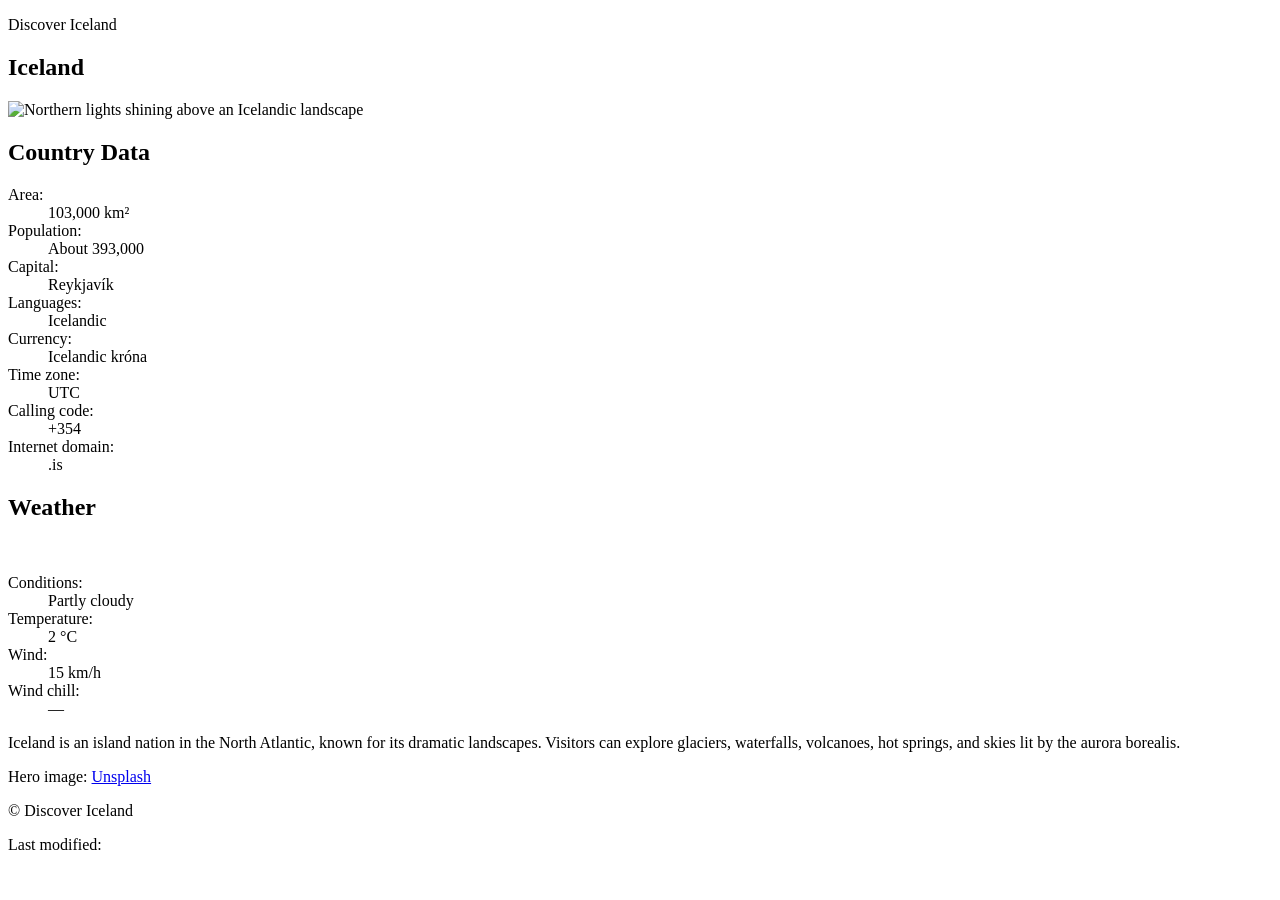
==== place.html @ d742cafb "Add initial HTML structure for Iceland page" ====
<!DOCTYPE html>
<html lang="en">
<head>
  <meta charset="UTF-8">
  <meta name="viewport" content="width=device-width, initial-scale=1.0">
  <meta name="description" content="Discover Iceland, a land of glaciers, volcanoes, and northern lights.">
  <meta name="author" content="Your Name">
  <title>Iceland | A Place to Discover</title>
  <link rel="stylesheet" href="styles/place.css">
  <script src="scripts/place.js" defer></script>
</head>
<body>
  <header class="site-header">
    <p class="site-name">Discover Iceland</p>
  </header>

  <main>
    <section class="hero" aria-labelledby="page-title">
      <h1 id="page-title" class="visually-hidden">Iceland</h1>

      <img
        class="hero-image"
        src="https://images.unsplash.com/photo-1531366936337-7c912a4589a7?fm=webp&amp;fit=crop&amp;w=1200&amp;q=85"
        srcset="
          https://images.unsplash.com/photo-1531366936337-7c912a4589a7?fm=webp&amp;fit=crop&amp;w=640&amp;q=85 640w,
          https://images.unsplash.com/photo-1531366936337-7c912a4589a7?fm=webp&amp;fit=crop&amp;w=1200&amp;q=85 1200w,
          https://images.unsplash.com/photo-1531366936337-7c912a4589a7?fm=webp&amp;fit=crop&amp;w=1920&amp;q=85 1920w"
        sizes="100vw"
        alt="Northern lights shining above an Icelandic landscape"
        fetchpriority="high"
      >

      <section class="info-card data-card" aria-labelledby="data-heading">
        <h2 id="data-heading">Country Data</h2>
        <dl class="data-list">
          <div><dt>Area:</dt><dd>103,000 km²</dd></div>
          <div><dt>Population:</dt><dd>About 393,000</dd></div>
          <div><dt>Capital:</dt><dd>Reykjavík</dd></div>
          <div><dt>Languages:</dt><dd>Icelandic</dd></div>
          <div><dt>Currency:</dt><dd>Icelandic króna</dd></div>
          <div><dt>Time zone:</dt><dd>UTC</dd></div>
          <div><dt>Calling code:</dt><dd>+354</dd></div>
          <div><dt>Internet domain:</dt><dd>.is</dd></div>
        </dl>
      </section>

      <section class="info-card weather-card" aria-labelledby="weather-heading">
        <h2 id="weather-heading">Weather</h2>
        <img class="weather-icon" src="images/weather.svg" alt="" aria-hidden="true">
        <dl class="weather-list">
          <div><dt>Conditions:</dt><dd>Partly cloudy</dd></div>
          <div><dt>Temperature:</dt><dd><span id="temperature">2</span> °C</dd></div>
          <div><dt>Wind:</dt><dd><span id="wind-speed">15</span> km/h</dd></div>
          <div><dt>Wind chill:</dt><dd id="wind-chill">—</dd></div>
        </dl>
      </section>
    </section>

    <section class="intro" aria-label="About Iceland">
      <p>
        Iceland is an island nation in the North Atlantic, known for its dramatic
        landscapes. Visitors can explore glaciers, waterfalls, volcanoes, hot
        springs, and skies lit by the aurora borealis.
      </p>
      <p class="photo-credit">
        Hero image: <a href="https://unsplash.com/" target="_blank" rel="noopener noreferrer">Unsplash</a>
      </p>
    </section>
  </main>

  <footer class="site-footer">
    <p>© <span id="current-year"></span> Discover Iceland</p>
    <p>Last modified: <span id="last-modified"></span></p>
  </footer>
</body>
</html>
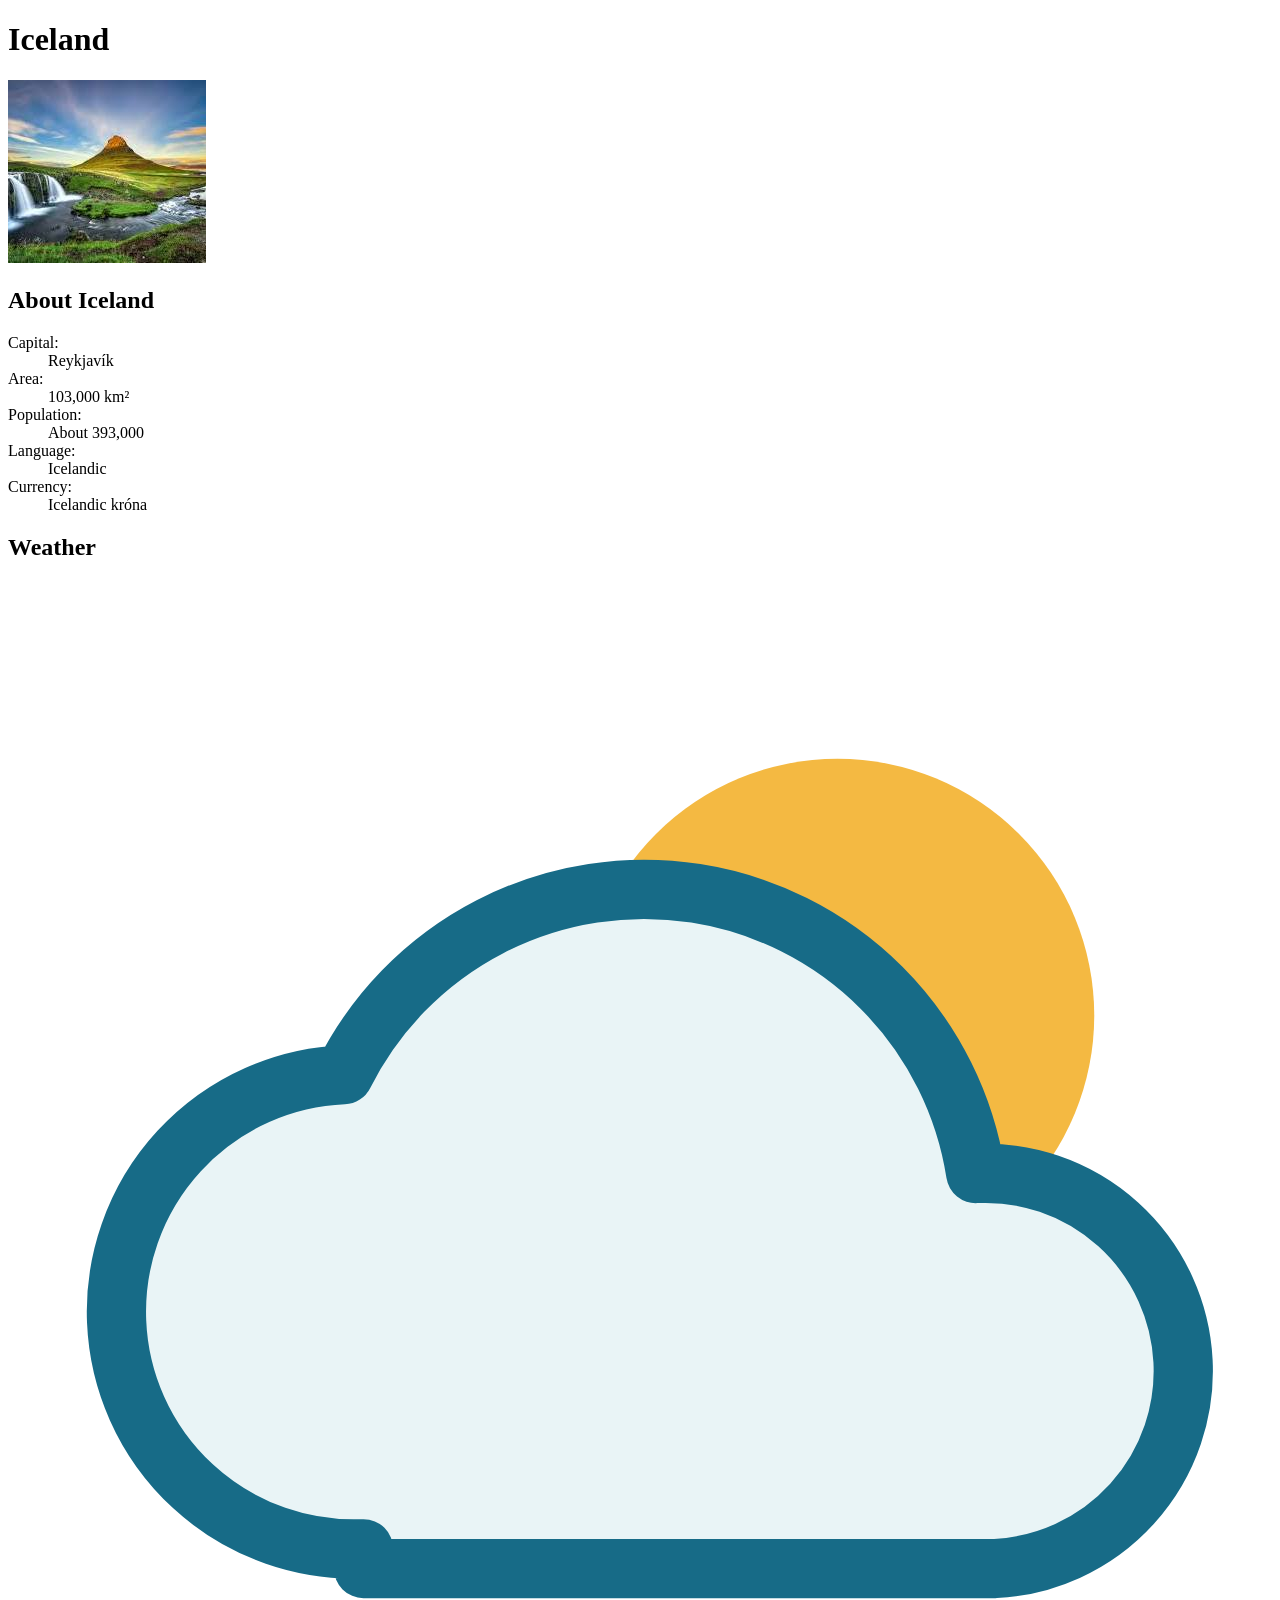
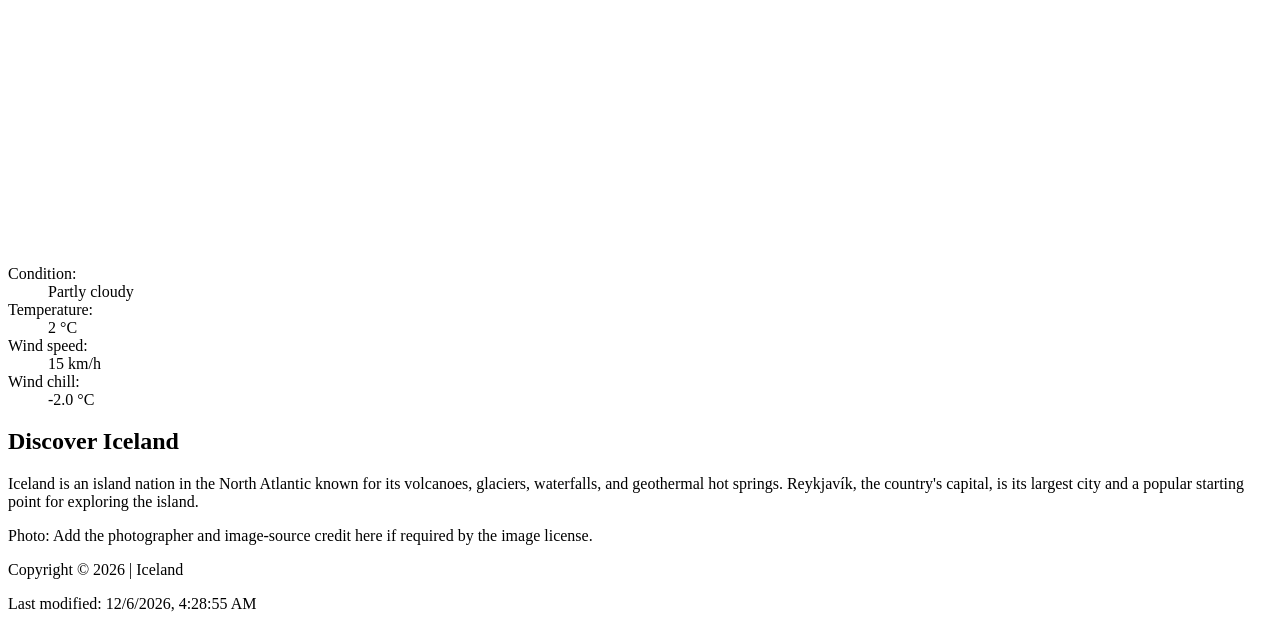
==== commit e55ccb5c: "Add initial HTML structure for Iceland page" ====
--- a/place.html
+++ b/place.html
@@ -1,76 +1,97 @@
 <!DOCTYPE html>
 <html lang="en">
+
 <head>
-  <meta charset="UTF-8">
-  <meta name="viewport" content="width=device-width, initial-scale=1.0">
-  <meta name="description" content="Discover Iceland, a land of glaciers, volcanoes, and northern lights.">
-  <meta name="author" content="Your Name">
-  <title>Iceland | A Place to Discover</title>
-  <link rel="stylesheet" href="styles/place.css">
-  <script src="scripts/place.js" defer></script>
+    <meta charset="UTF-8">
+    <meta name="viewport" content="width=device-width, initial-scale=1">
+    <meta name="description" content="Discover Iceland, its landscapes, and the weather in Reykjavík.">
+    <title>Iceland | WDD 131</title>
+    <link rel="stylesheet" href="styles/place.css">
+    <script src="scripts/place.js" defer></script>
 </head>
+
 <body>
-  <header class="site-header">
-    <p class="site-name">Discover Iceland</p>
-  </header>
+    <header class="site-header">
+        <h1 class="site-name">Iceland</h1>
+    </header>
 
-  <main>
-    <section class="hero" aria-labelledby="page-title">
-      <h1 id="page-title" class="visually-hidden">Iceland</h1>
+    <main>
+        <section class="hero" aria-label="Iceland facts and weather">
+            <picture class="hero-picture">
+                <source media="(max-width: 799px)" srcset="images/iceland-mobile.webp" type="image/webp">
+                <img class="hero-image" src="[data-uri]"
+                    alt="Icelandic landscape with mountains, a waterfall, and open sky">
+            </picture>
 
-      <img
-        class="hero-image"
-        src="https://images.unsplash.com/photo-1531366936337-7c912a4589a7?fm=webp&amp;fit=crop&amp;w=1200&amp;q=85"
-        srcset="
-          https://images.unsplash.com/photo-1531366936337-7c912a4589a7?fm=webp&amp;fit=crop&amp;w=640&amp;q=85 640w,
-          https://images.unsplash.com/photo-1531366936337-7c912a4589a7?fm=webp&amp;fit=crop&amp;w=1200&amp;q=85 1200w,
-          https://images.unsplash.com/photo-1531366936337-7c912a4589a7?fm=webp&amp;fit=crop&amp;w=1920&amp;q=85 1920w"
-        sizes="100vw"
-        alt="Northern lights shining above an Icelandic landscape"
-        fetchpriority="high"
-      >
+            <section class="info-card data-card" aria-labelledby="data-heading">
+                <h2 id="data-heading">About Iceland</h2>
+                <dl class="data-list">
+                    <div>
+                        <dt>Capital:</dt>
+                        <dd>Reykjavík</dd>
+                    </div>
+                    <div>
+                        <dt>Area:</dt>
+                        <dd>103,000 km²</dd>
+                    </div>
+                    <div>
+                        <dt>Population:</dt>
+                        <dd>About 393,000</dd>
+                    </div>
+                    <div>
+                        <dt>Language:</dt>
+                        <dd>Icelandic</dd>
+                    </div>
+                    <div>
+                        <dt>Currency:</dt>
+                        <dd>Icelandic króna</dd>
+                    </div>
+                </dl>
+            </section>
 
-      <section class="info-card data-card" aria-labelledby="data-heading">
-        <h2 id="data-heading">Country Data</h2>
-        <dl class="data-list">
-          <div><dt>Area:</dt><dd>103,000 km²</dd></div>
-          <div><dt>Population:</dt><dd>About 393,000</dd></div>
-          <div><dt>Capital:</dt><dd>Reykjavík</dd></div>
-          <div><dt>Languages:</dt><dd>Icelandic</dd></div>
-          <div><dt>Currency:</dt><dd>Icelandic króna</dd></div>
-          <div><dt>Time zone:</dt><dd>UTC</dd></div>
-          <div><dt>Calling code:</dt><dd>+354</dd></div>
-          <div><dt>Internet domain:</dt><dd>.is</dd></div>
-        </dl>
-      </section>
+            <section class="info-card weather-card" aria-labelledby="weather-heading">
+                <h2 id="weather-heading">Weather</h2>
+                <img class="weather-icon" src="images/weather.svg" alt="" aria-hidden="true">
+                <dl class="weather-list">
+                    <div>
+                        <dt>Condition:</dt>
+                        <dd>Partly cloudy</dd>
+                    </div>
+                    <div>
+                        <dt>Temperature:</dt>
+                        <dd><span id="temperature">2</span> °C</dd>
+                    </div>
+                    <div>
+                        <dt>Wind speed:</dt>
+                        <dd><span id="wind-speed">15</span> km/h</dd>
+                    </div>
+                    <div>
+                        <dt>Wind chill:</dt>
+                        <dd id="wind-chill">N/A</dd>
+                    </div>
+                </dl>
+            </section>
+        </section>
 
-      <section class="info-card weather-card" aria-labelledby="weather-heading">
-        <h2 id="weather-heading">Weather</h2>
-        <img class="weather-icon" src="images/weather.svg" alt="" aria-hidden="true">
-        <dl class="weather-list">
-          <div><dt>Conditions:</dt><dd>Partly cloudy</dd></div>
-          <div><dt>Temperature:</dt><dd><span id="temperature">2</span> °C</dd></div>
-          <div><dt>Wind:</dt><dd><span id="wind-speed">15</span> km/h</dd></div>
-          <div><dt>Wind chill:</dt><dd id="wind-chill">—</dd></div>
-        </dl>
-      </section>
-    </section>
+        <section class="intro" aria-labelledby="intro-heading">
+            <h2 id="intro-heading">Discover Iceland</h2>
+            <p>
+                Iceland is an island nation in the North Atlantic known for its
+                volcanoes, glaciers, waterfalls, and geothermal hot springs. Reykjavík,
+                the country's capital, is its largest city and a popular starting point
+                for exploring the island.
+            </p>
+            <p class="photo-credit">
+                Photo: Add the photographer and image-source credit here if required by
+                the image license.
+            </p>
+        </section>
+    </main>
 
-    <section class="intro" aria-label="About Iceland">
-      <p>
-        Iceland is an island nation in the North Atlantic, known for its dramatic
-        landscapes. Visitors can explore glaciers, waterfalls, volcanoes, hot
-        springs, and skies lit by the aurora borealis.
-      </p>
-      <p class="photo-credit">
-        Hero image: <a href="https://unsplash.com/" target="_blank" rel="noopener noreferrer">Unsplash</a>
-      </p>
-    </section>
-  </main>
+    <footer class="site-footer">
+        <p>Copyright © <span id="current-year"></span> | Iceland</p>
+        <p>Last modified: <span id="last-modified"></span></p>
+    </footer>
+</body>
 
-  <footer class="site-footer">
-    <p>© <span id="current-year"></span> Discover Iceland</p>
-    <p>Last modified: <span id="last-modified"></span></p>
-  </footer>
-</body>
 </html>
